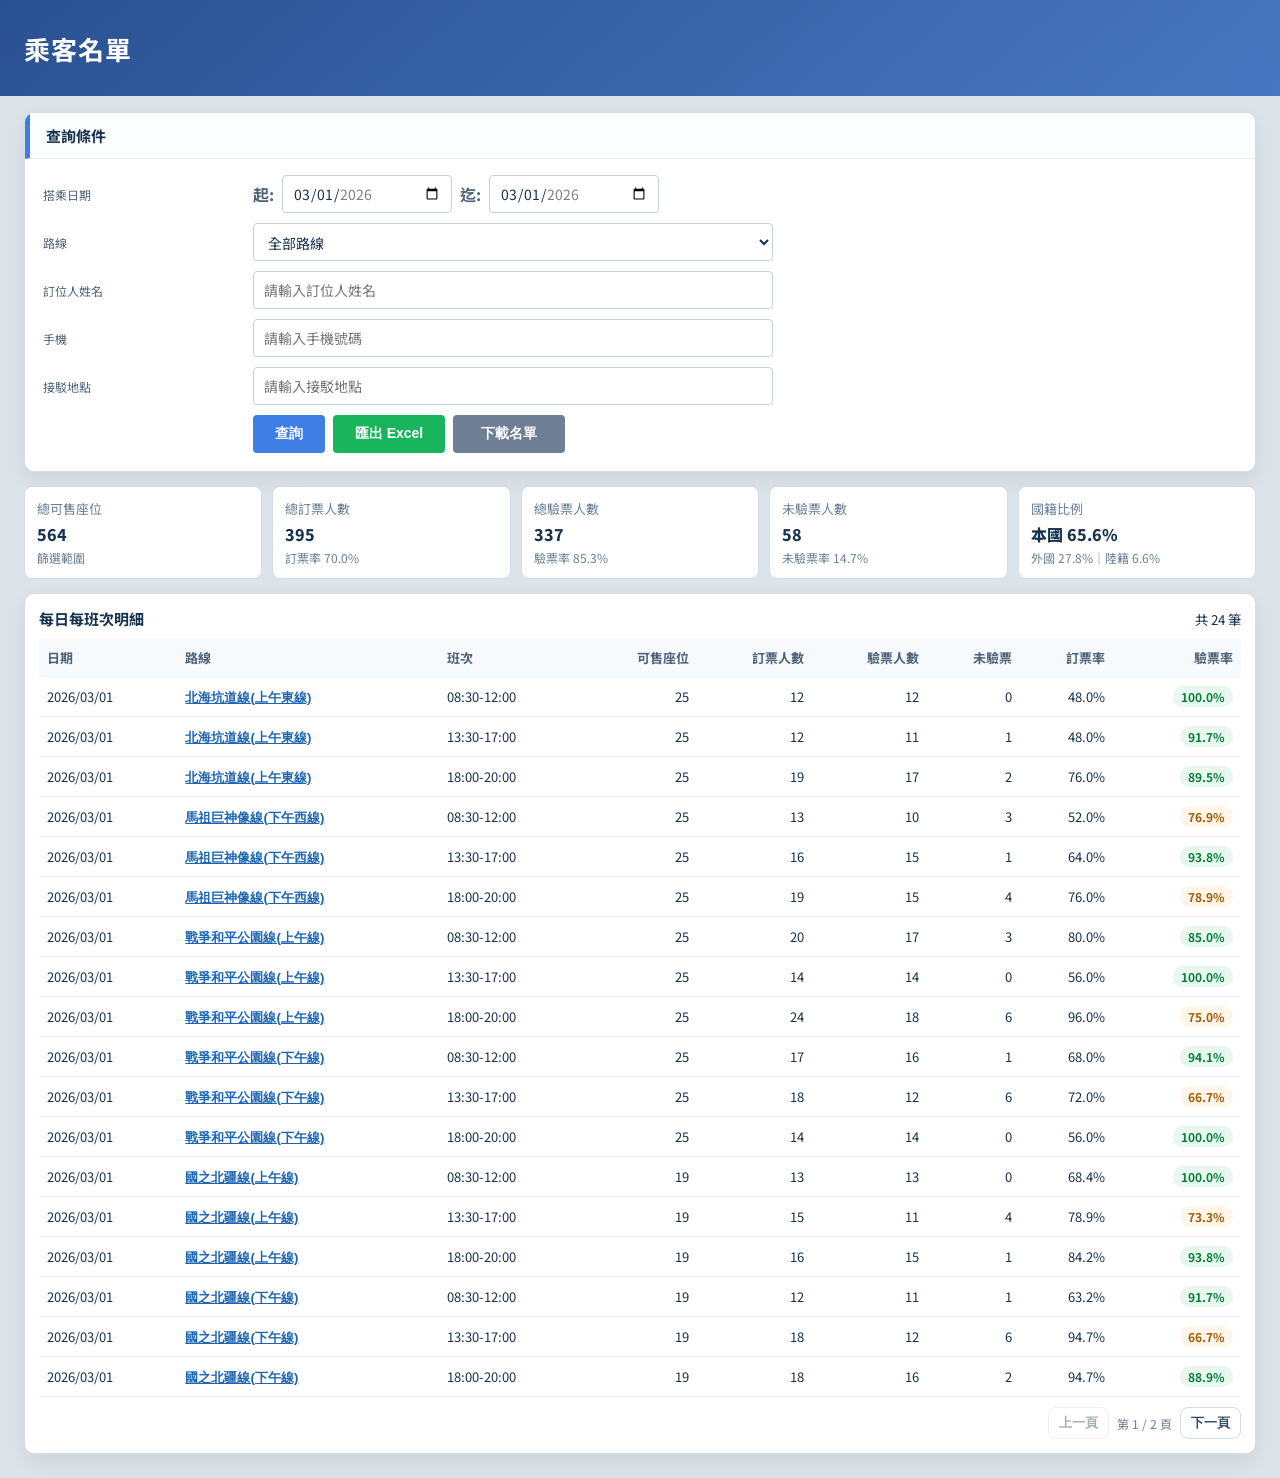
==== index.html @ d5414a48 "Remove seller filter and show seller in check status" ====
<!doctype html>
<html lang="zh-Hant">
  <head>
    <meta charset="UTF-8" />
    <meta name="viewport" content="width=device-width, initial-scale=1.0" />
    <title>每日班次訂票/驗票報表</title>
    <link rel="preconnect" href="https://fonts.googleapis.com" />
    <link rel="preconnect" href="https://fonts.gstatic.com" crossorigin />
    <link href="https://fonts.googleapis.com/css2?family=Noto+Sans+TC:wght@400;500;700;800&display=swap" rel="stylesheet" />
    <link rel="stylesheet" href="./styles.css?v=20260310-5" />
  </head>
  <body>
    <div class="admin-shell">
      <aside class="sidebar">
        <div class="sidebar-head">
          <p class="brand-main">平台管理後台</p>
          <p class="brand-sub">HI! 系統管理員</p>
        </div>
        <nav class="sidebar-nav" aria-label="後台選單">
          <a href="#">公告資訊管理</a>
          <a href="#">商家資訊</a>
          <a href="#">內容管理</a>
          <a href="#">常見問題管理</a>
          <a href="#">路線管理</a>
          <a href="#">檔案下載管理</a>
          <a href="#">訂單歷史資料管理</a>
          <a href="#">下載客戶名單</a>
          <a href="#">帳務資料管理</a>
          <a href="#">意見回饋管理</a>
          <a href="#">帳號權限管理</a>
          <a href="#">現金報表</a>
          <a href="#">變更密碼</a>
          <a href="#">登出</a>
        </nav>
      </aside>

      <div class="workspace">
<section class="hero">
          <h1>乘客名單</h1>
        </section>

        <main class="page">
          <section class="panel filters-card">
            <div class="panel-title">查詢條件</div>
                        <div class="filters">
              <div class="filter-row date-filter-row">
                <span class="filter-label">搭乘日期</span>
                <div class="date-range">
                  <span class="date-mark">起:</span>
                  <input type="date" id="startDateFilter" />
                  <span class="date-mark">迄:</span>
                  <input type="date" id="endDateFilter" />
                </div>
              </div>
              <div class="filter-row">
                <label class="filter-label" for="routeFilter">路線</label>
                <select id="routeFilter"></select>
              </div>
              <div class="filter-row">
                <label class="filter-label" for="nameFilter">訂位人姓名</label>
                <input type="text" id="nameFilter" placeholder="請輸入訂位人姓名" />
              </div>
              <div class="filter-row">
                <label class="filter-label" for="phoneFilter">手機</label>
                <input type="text" id="phoneFilter" placeholder="請輸入手機號碼" />
              </div>
              <div class="filter-row">
                <label class="filter-label" for="pickupFilter">接駁地點</label>
                <input type="text" id="pickupFilter" placeholder="請輸入接駁地點" />
              </div>
              <div class="filter-row action-row">
                <span class="filter-label" aria-hidden="true"></span>
                <div class="filter-actions">
                  <button id="queryBtn" class="btn" type="button">查詢</button>
                  <button id="exportExcelBtn" class="btn btn-secondary" type="button">匯出 Excel</button>
                  <button id="exportDetailBtn" class="btn btn-plain" type="button">下載名單</button>
                </div>
              </div>
            </div>
          </section>

          <section class="kpi-grid" id="kpiGrid"></section>

          <section class="panel table-panel">
            <div class="chart-head">
              <h2>每日每班次明細</h2>
              <small id="rowCount"></small>
            </div>
            <div class="table-wrap">
              <table>
                <thead>
                  <tr>
                    <th>日期</th>
                    <th>路線</th>
                    <th>班次</th>
                    <th>可售座位</th>
                    <th>訂票人數</th>
                    <th>驗票人數</th>
                    <th>未驗票</th>
                    <th>訂票率</th>
                    <th>驗票率</th>
                  </tr>
                </thead>
                <tbody id="reportBody"></tbody>
              </table>
            </div>
            <div class="pager">
              <button id="mainPrevBtn" class="pager-btn">上一頁</button>
              <span id="mainPageInfo">第 1 / 1 頁</span>
              <button id="mainNextBtn" class="pager-btn">下一頁</button>
            </div>
          </section>
        </main>
      </div>
    </div>

    <div id="detailModal" class="modal hidden" role="dialog" aria-modal="true" aria-labelledby="detailTitle">
      <div class="modal-card">
        <header class="modal-head">
          <div>
            <h3 id="detailTitle">路線乘客明細</h3>
            <p id="detailMeta"></p>
          </div>
          <button id="closeDetailBtn" class="modal-close" aria-label="關閉">✕</button>
        </header>
        <div class="table-wrap">
          <table>
            <thead>
              <tr>
                <th>搭乘日期</th>
                <th>班次</th>
                <th>姓名</th>
                <th>訂位代碼</th>
                <th>手機</th>
                <th>國籍</th>
                <th>身分證</th>
                <th>是否接駁</th>
                <th>是否需要英文</th>
                <th>身心障礙人士</th>
                <th>備註</th>
                <th>訂票狀態</th>
                <th>驗票狀態</th>
              </tr>
            </thead>
            <tbody id="detailBody"></tbody>
          </table>
        </div>
        <div class="pager">
          <button id="detailPrevBtn" class="pager-btn">上一頁</button>
          <span id="detailPageInfo">第 1 / 1 頁</span>
          <button id="detailNextBtn" class="pager-btn">下一頁</button>
        </div>
      </div>
    </div>

    <script src="./app.js?v=20260310-12"></script>
  </body>
</html>
---- styles.css ----
:root {
  --bg: #dce3e9;
  --surface: #ffffff;
  --line: #d5dce4;
  --text: #16324f;
  --muted: #6b7f95;
  --brand: #3f7fe5;
  --brand-deep: #2f5ea9;
  --good: #0a7f3f;
  --warn: #a15c07;
}

* {
  box-sizing: border-box;
}

body {
  margin: 0;
  font-family: "Noto Sans TC", sans-serif;
  background: var(--bg);
  color: var(--text);
  overflow-x: hidden;
}

a {
  color: inherit;
  text-decoration: none;
}

.admin-shell {
  min-height: 100vh;
  display: grid;
  grid-template-columns: 1fr;
}

.sidebar {
  display: none;
}

.sidebar-head {
  background: var(--brand);
  color: #fff;
  padding: 12px 12px 10px;
  border-bottom: 1px solid #2d69c6;
}

.brand-main {
  margin: 0;
  font-size: 24px;
  font-weight: 800;
  line-height: 1;
}

.brand-sub {
  margin: 10px 0 0;
  font-size: 15px;
  font-weight: 700;
}

.sidebar-nav {
  overflow: auto;
  padding: 10px 0;
}

.sidebar-nav a {
  display: block;
  padding: 10px 18px;
  color: #3a4f66;
  font-size: 15px;
  border-left: 3px solid transparent;
}

.sidebar-nav a:hover {
  background: #eef3f8;
  border-left-color: var(--brand);
}

.workspace {
  min-width: 0;
  display: flex;
  flex-direction: column;
}

.hero {
  min-height: 96px;
  display: grid;
  align-items: center;
  padding: 18px 24px;
  color: #fff;
  background:
    linear-gradient(140deg, rgba(26, 68, 139, 0.92), rgba(56, 107, 188, 0.9)),
    repeating-linear-gradient(135deg, rgba(255, 255, 255, 0.09) 0 38px, rgba(255, 255, 255, 0.02) 38px 76px);
}

.hero h1 {
  margin: 0;
  font-size: 30px;
  letter-spacing: 1px;
}

.page {
  padding: 16px 24px 24px;
  display: grid;
  gap: 14px;
}

.panel {
  background: var(--surface);
  border: 1px solid var(--line);
  border-radius: 10px;
  box-shadow: 0 8px 20px rgba(36, 56, 78, 0.08);
  min-width: 0;
}

.filters-card {
  padding: 0;
  overflow: hidden;
}

.panel-title {
  padding: 12px 16px;
  font-size: 15px;
  font-weight: 700;
  border-bottom: 1px solid #e8edf2;
  border-left: 5px solid var(--brand);
  background: #fbfdff;
}

.filters {
  display: grid;
  grid-template-columns: 1fr;
  gap: 10px;
  padding: 16px 18px 18px;
  max-width: 860px;
}

.filter-row {
  display: grid;
  grid-template-columns: 200px minmax(0, 1fr);
  gap: 10px;
  align-items: center;
}

.filter-label {
  color: #4f647b;
  font-size: 12px;
}

.filter-row > input[type="text"],
.filter-row > select,
.filter-row > .date-range,
.filter-row > .filter-actions {
  max-width: 520px;
}

.date-range {
  display: grid;
  grid-template-columns: auto 170px auto 170px;
  gap: 8px;
  align-items: center;
  justify-content: flex-start;
}

.date-range input[type="date"] {
  width: 170px;
}

.date-mark {
  color: #4f647b;
  font-weight: 700;
}

select,
input[type="date"],
input[type="text"] {
  border: 1px solid #c6d1dc;
  border-radius: 4px;
  padding: 8px 10px;
  color: var(--text);
  background: #fff;
  font-size: 14px;
  font-family: inherit;
  height: 38px;
}

.filter-actions {
  display: flex;
  gap: 8px;
  flex-wrap: wrap;
  align-items: center;
}

.action-row .filter-actions {
  justify-content: flex-start;
}

.filter-actions .btn {
  min-width: 108px;
  min-height: 38px;
  padding: 8px 14px;
  font-size: 14px;
}

#queryBtn {
  min-width: 72px;
}

#exportExcelBtn,
#exportDetailBtn {
  min-width: 112px;
}

.btn {
  border: 0;
  border-radius: 4px;
  padding: 10px 18px;
  min-height: 42px;
  background: var(--brand);
  color: #fff;
  font-weight: 700;
  font-size: 16px;
  cursor: pointer;
}

.btn-secondary {
  background: #19b55d;
}

.btn-plain {
  background: #6f7f95;
}

.kpi-grid {
  display: grid;
  grid-template-columns: repeat(5, minmax(0, 1fr));
  gap: 10px;
}

.kpi {
  background: var(--surface);
  border: 1px solid var(--line);
  border-radius: 8px;
  padding: 12px;
}

.kpi .name {
  color: var(--muted);
  font-size: 13px;
  margin: 0;
}

.kpi .value {
  margin: 4px 0 0;
  font-size: 16px;
  font-weight: 800;
}

.kpi .sub {
  margin: 3px 0 0;
  font-size: 12px;
  color: var(--muted);
}

.table-panel {
  padding: 14px;
  min-width: 0;
}

.chart-head {
  display: flex;
  justify-content: space-between;
  align-items: baseline;
}

.chart-head h2 {
  margin: 0 0 10px;
  font-size: 15px;
}

.table-wrap {
  overflow: auto;
  min-width: 0;
}

table {
  width: 100%;
  border-collapse: collapse;
  min-width: 920px;
}

th,
td {
  padding: 9px 8px;
  border-bottom: 1px solid #edf2f7;
  text-align: right;
  font-size: 13px;
  white-space: nowrap;
}

th {
  color: #4e627a;
  font-weight: 700;
  background: #f7fafc;
}

th:nth-child(1),
th:nth-child(2),
th:nth-child(3),
td:nth-child(1),
td:nth-child(2),
td:nth-child(3) {
  text-align: left;
}

.pill {
  display: inline-block;
  border-radius: 999px;
  padding: 2px 8px;
  font-weight: 700;
  font-size: 12px;
}

.pill.good {
  background: #e8f8ef;
  color: var(--good);
}

.pill.warn {
  background: #fff5e8;
  color: var(--warn);
}

.route-link {
  border: 0;
  background: transparent;
  color: #1e66b3;
  font-weight: 700;
  cursor: pointer;
  text-decoration: underline;
  padding: 0;
}

.modal {
  position: fixed;
  inset: 0;
  background: rgba(16, 42, 67, 0.35);
  display: grid;
  place-items: center;
  padding: 16px;
  z-index: 30;
}

.modal.hidden {
  display: none;
}

.modal-card {
  width: min(1100px, 96vw);
  max-height: 88vh;
  background: #fff;
  border-radius: 14px;
  border: 1px solid var(--line);
  padding: 14px;
  overflow: auto;
}

.modal-head {
  display: flex;
  justify-content: space-between;
  align-items: flex-start;
  gap: 10px;
}

.modal-head h3 {
  margin: 0;
  font-size: 15px;
}

.modal-head p {
  margin: 4px 0 0;
  font-size: 12px;
  color: var(--muted);
}

.modal-close {
  border: 0;
  border-radius: 10px;
  width: 34px;
  height: 34px;
  background: #eef2f7;
  color: #486581;
  cursor: pointer;
}

#detailModal .table-wrap {
  overflow: visible;
}

#detailModal table {
  min-width: 100%;
  table-layout: auto;
}

#detailModal th,
#detailModal td {
  white-space: nowrap;
  word-break: keep-all;
  overflow-wrap: normal;
  font-size: 12px;
  padding: 8px 5px;
}

#detailModal th:nth-child(-n+7),
#detailModal td:nth-child(-n+7),
#detailModal th:nth-child(11),
#detailModal td:nth-child(11),
#detailModal td.check-status-cell {
  text-align: left;
}

#detailModal td.detail-note,
#detailModal th:nth-child(11),
#detailModal td:nth-child(11) {
  white-space: normal;
  word-break: break-word;
  overflow-wrap: anywhere;
  min-width: 260px;
  max-width: 360px;
}

#detailModal .seller-inline {
  margin-left: 4px;
  color: #486581;
  font-weight: 600;
}

#detailModal .modal-card {
  width: min(1500px, 98vw);
}

.pager {
  display: flex;
  justify-content: flex-end;
  align-items: center;
  gap: 8px;
  margin-top: 10px;
  color: var(--muted);
  font-size: 12px;
}

.pager-btn {
  border: 1px solid var(--line);
  border-radius: 8px;
  padding: 6px 10px;
  background: #fff;
  color: #334e68;
  font-weight: 700;
  cursor: pointer;
}

.pager-btn:disabled {
  opacity: 0.45;
  cursor: not-allowed;
}

@media (max-width: 1500px) {
  .admin-shell {
    grid-template-columns: 1fr;
  }

  .hero h1 {
    font-size: 26px;
  }
}

@media (max-width: 1100px) {
  .admin-shell {
    grid-template-columns: 1fr;
  }

  .sidebar {
    display: none;
  }

  .page {
    padding: 14px;
  }

  .hero {
    padding: 14px;
  }

  .kpi-grid {
    grid-template-columns: 1fr 1fr;
  }
}

@media (max-width: 900px) {
  .page {
    padding: 10px;
    gap: 10px;
  }

  .hero {
    min-height: 76px;
    padding: 12px 10px;
  }

  .hero h1 {
    font-size: 20px;
  }

  .panel-title {
    font-size: 14px;
    padding: 10px 12px;
  }

  .filters {
    gap: 10px;
    padding: 12px;
  }

  .filter-row {
    grid-template-columns: 1fr;
    align-items: stretch;
    gap: 6px;
  }

  .date-range {
    grid-template-columns: auto minmax(0, 1fr);
    row-gap: 8px;
  }

  .filter-actions {
    flex-direction: column;
    align-items: stretch;
  }

  .filter-actions .btn {
    width: 100%;
  }

  .kpi-grid {
    grid-template-columns: 1fr;
  }

  .table-panel {
    padding: 10px;
  }

  .table-wrap {
    overflow: auto;
  }

  table {
    min-width: 700px;
  }

  .modal {
    padding: 0;
  }

  #detailModal .modal-card {
    width: 100vw;
    max-height: 100vh;
    border-radius: 0;
    padding: 10px;
  }

  #detailModal .table-wrap {
    overflow: auto;
  }

  #detailModal table {
    min-width: 860px;
  }
}

@media (max-width: 700px) {
  .btn {
    font-size: 13px;
    min-height: 36px;
    padding: 8px 12px;
  }

  select,
  input[type="date"],
  input[type="text"] {
    height: 36px;
    font-size: 13px;
    padding: 8px 10px;
  }
}
@media (max-width: 480px) {
  .page {
    padding: 8px;
    gap: 8px;
  }

  .hero {
    min-height: 64px;
    padding: 10px 8px;
  }

  .hero h1 {
    font-size: 18px;
  }

  .panel-title {
    font-size: 13px;
    padding: 8px 10px;
  }

  .filters {
    padding: 10px;
    gap: 8px;
  }

  .filter-label {
    font-size: 12px;
  }

  .table-panel {
    padding: 8px;
  }

  table {
    min-width: 620px;
  }

  th,
  td {
    font-size: 12px;
    padding: 7px 6px;
  }

  .pager {
    flex-wrap: wrap;
    justify-content: flex-start;
  }
}
/* Mobile Hotfix: prevent overflow and improve small-screen controls */
html,
body {
  max-width: 100%;
}

.workspace,
.page,
.filters-card,
.filters,
.filter-row,
.table-panel,
.table-wrap {
  min-width: 0;
  max-width: 100%;
}

.table-panel {
  overflow: hidden;
}

.table-wrap {
  width: 100%;
  overflow-x: auto;
}

.filter-actions {
  width: 100%;
}

.filter-actions .btn {
  max-width: 100%;
}

@media (max-width: 900px) {
  .filter-actions {
    display: grid;
    grid-template-columns: 1fr;
    gap: 6px;
  }

  .filter-actions .btn {
    width: 100%;
    min-height: 36px;
    font-size: 13px;
  }
}

@media (max-width: 480px) {
  .filter-actions .btn {
    min-height: 34px;
    font-size: 12px;
    padding: 7px 10px;
  }

  .filter-label {
    font-size: 11px;
  }
}
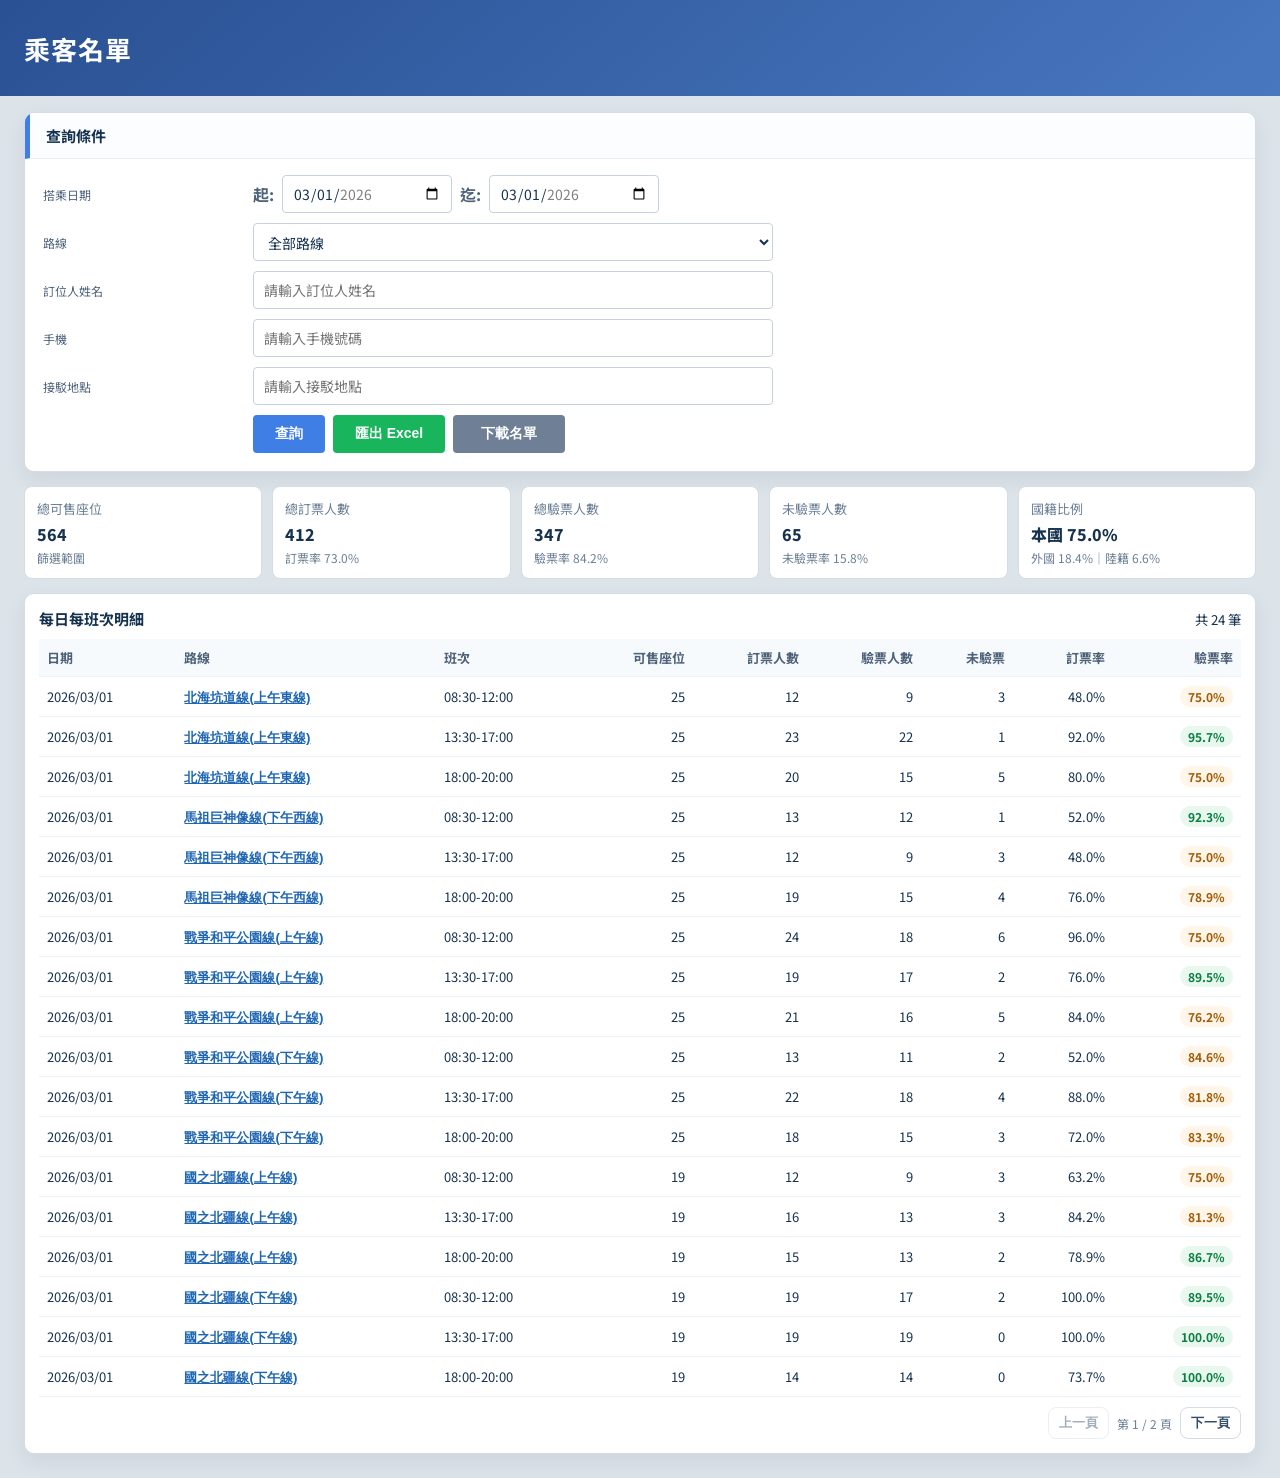
==== commit 05c09673: "Show seller as separate detail column and keep note wrapping" ====
--- a/index.html
+++ b/index.html
@@ -130,6 +130,7 @@
                 <th>搭乘日期</th>
                 <th>班次</th>
                 <th>姓名</th>
+                <th>售票員</th>
                 <th>訂位代碼</th>
                 <th>手機</th>
                 <th>國籍</th>
@@ -153,6 +154,6 @@
       </div>
     </div>
 
-    <script src="./app.js?v=20260310-12"></script>
+    <script src="./app.js?v=20260310-13"></script>
   </body>
 </html>
--- a/styles.css
+++ b/styles.css
@@ -410,28 +410,22 @@
   padding: 8px 5px;
 }
 
-#detailModal th:nth-child(-n+7),
-#detailModal td:nth-child(-n+7),
-#detailModal th:nth-child(11),
-#detailModal td:nth-child(11),
+#detailModal th:nth-child(-n+8),
+#detailModal td:nth-child(-n+8),
+#detailModal th:nth-child(12),
+#detailModal td:nth-child(12),
 #detailModal td.check-status-cell {
   text-align: left;
 }
 
 #detailModal td.detail-note,
-#detailModal th:nth-child(11),
-#detailModal td:nth-child(11) {
+#detailModal th:nth-child(12),
+#detailModal td:nth-child(12) {
   white-space: normal;
   word-break: break-word;
   overflow-wrap: anywhere;
   min-width: 260px;
   max-width: 360px;
-}
-
-#detailModal .seller-inline {
-  margin-left: 4px;
-  color: #486581;
-  font-weight: 600;
 }
 
 #detailModal .modal-card {
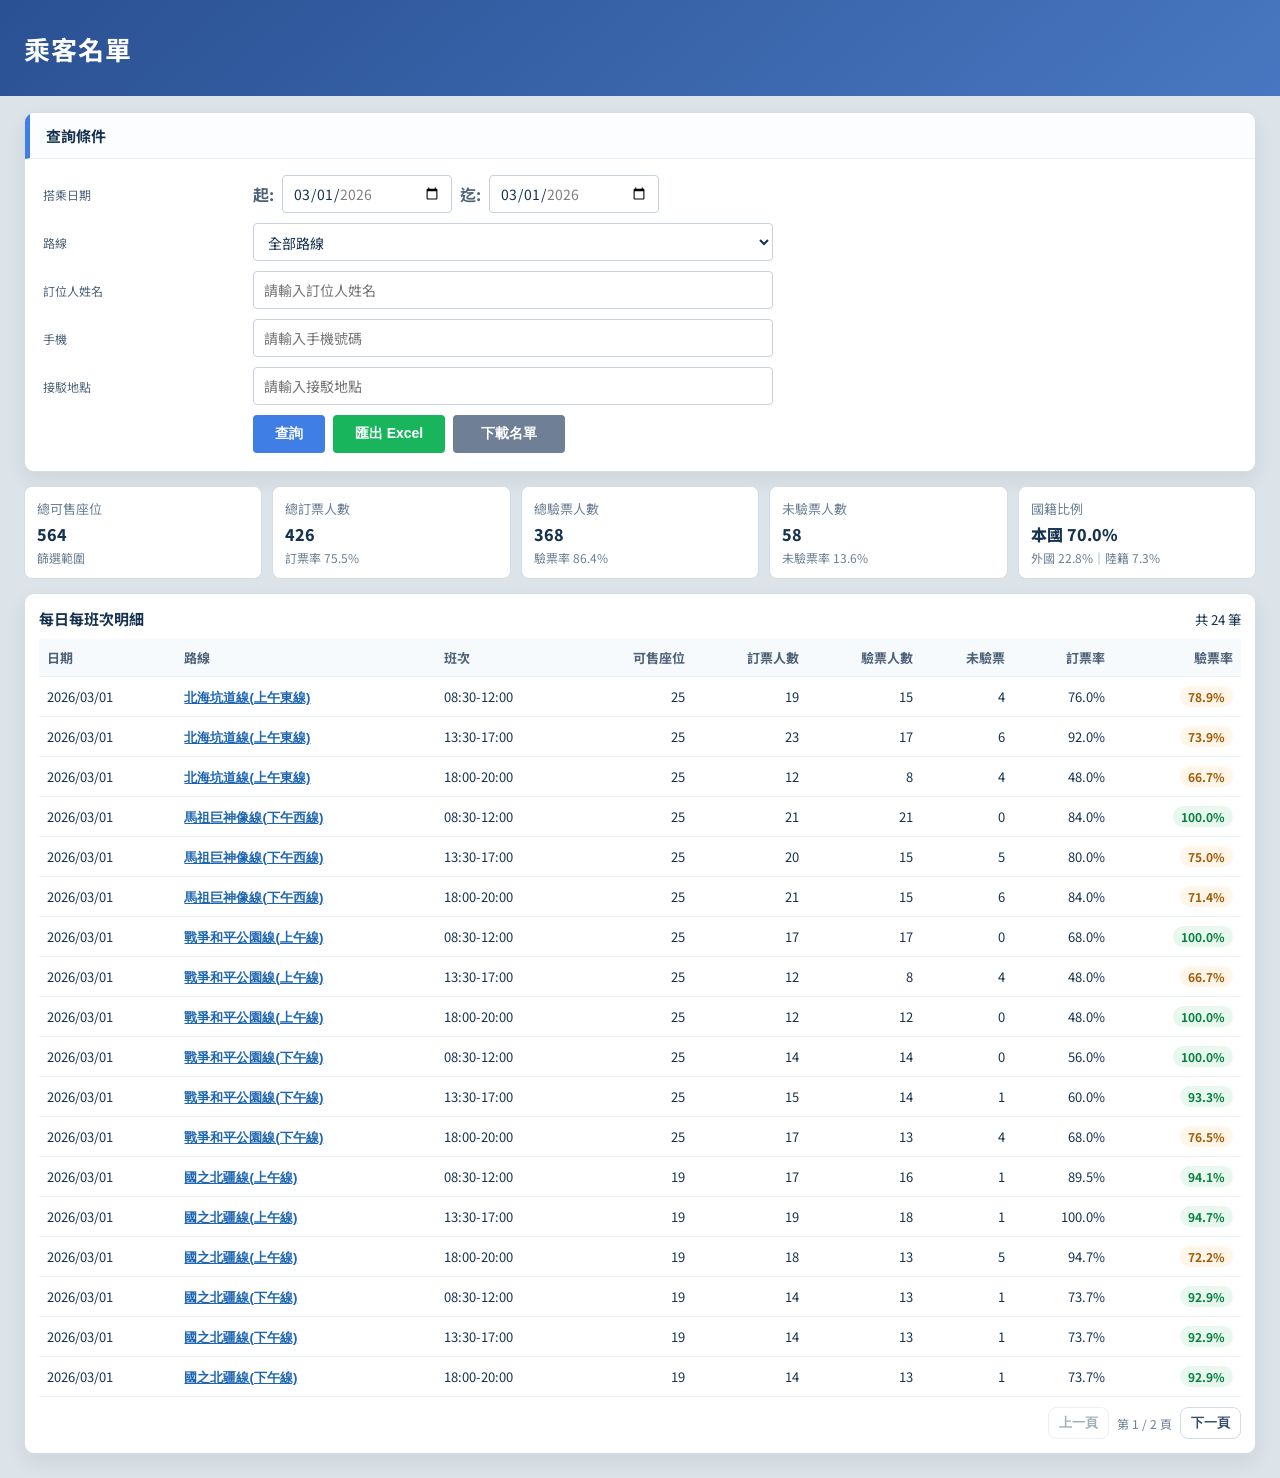
==== commit 01a8ef42: "Use vertical-only scrolling in detail modal and fix column layout" ====
--- a/index.html
+++ b/index.html
@@ -7,7 +7,7 @@
     <link rel="preconnect" href="https://fonts.googleapis.com" />
     <link rel="preconnect" href="https://fonts.gstatic.com" crossorigin />
     <link href="https://fonts.googleapis.com/css2?family=Noto+Sans+TC:wght@400;500;700;800&display=swap" rel="stylesheet" />
-    <link rel="stylesheet" href="./styles.css?v=20260310-5" />
+    <link rel="stylesheet" href="./styles.css?v=20260310-6" />
   </head>
   <body>
     <div class="admin-shell">
--- a/styles.css
+++ b/styles.css
@@ -397,26 +397,82 @@
 }
 
 #detailModal table {
-  min-width: 100%;
-  table-layout: auto;
+  width: 100%;
+  table-layout: fixed;
 }
 
 #detailModal th,
 #detailModal td {
+  white-space: normal;
+  word-break: break-word;
+  overflow-wrap: anywhere;
+  font-size: 12px;
+  padding: 8px 4px;
+  vertical-align: top;
+}
+
+#detailModal th:nth-child(1),
+#detailModal td:nth-child(1),
+#detailModal th:nth-child(2),
+#detailModal td:nth-child(2),
+#detailModal th:nth-child(3),
+#detailModal td:nth-child(3),
+#detailModal th:nth-child(4),
+#detailModal td:nth-child(4),
+#detailModal th:nth-child(5),
+#detailModal td:nth-child(5),
+#detailModal th:nth-child(6),
+#detailModal td:nth-child(6),
+#detailModal th:nth-child(7),
+#detailModal td:nth-child(7),
+#detailModal th:nth-child(8),
+#detailModal td:nth-child(8),
+#detailModal th:nth-child(9),
+#detailModal td:nth-child(9),
+#detailModal th:nth-child(10),
+#detailModal td:nth-child(10),
+#detailModal th:nth-child(11),
+#detailModal td:nth-child(11),
+#detailModal th:nth-child(13),
+#detailModal td:nth-child(13),
+#detailModal th:nth-child(14),
+#detailModal td:nth-child(14),
+#detailModal td.check-status-cell {
   white-space: nowrap;
   word-break: keep-all;
   overflow-wrap: normal;
-  font-size: 12px;
-  padding: 8px 5px;
-}
-
-#detailModal th:nth-child(-n+8),
-#detailModal td:nth-child(-n+8),
+  text-align: left;
+  vertical-align: middle;
+}
+
+#detailModal th:nth-child(1),
+#detailModal td:nth-child(1) { width: 8%; }
+#detailModal th:nth-child(2),
+#detailModal td:nth-child(2) { width: 7%; }
+#detailModal th:nth-child(3),
+#detailModal td:nth-child(3) { width: 5%; }
+#detailModal th:nth-child(4),
+#detailModal td:nth-child(4) { width: 4%; }
+#detailModal th:nth-child(5),
+#detailModal td:nth-child(5) { width: 6%; }
+#detailModal th:nth-child(6),
+#detailModal td:nth-child(6) { width: 6%; }
+#detailModal th:nth-child(7),
+#detailModal td:nth-child(7) { width: 3%; }
+#detailModal th:nth-child(8),
+#detailModal td:nth-child(8) { width: 6%; }
+#detailModal th:nth-child(9),
+#detailModal td:nth-child(9) { width: 4%; }
+#detailModal th:nth-child(10),
+#detailModal td:nth-child(10) { width: 5%; }
+#detailModal th:nth-child(11),
+#detailModal td:nth-child(11) { width: 5%; }
 #detailModal th:nth-child(12),
-#detailModal td:nth-child(12),
-#detailModal td.check-status-cell {
-  text-align: left;
-}
+#detailModal td:nth-child(12) { width: 28%; }
+#detailModal th:nth-child(13),
+#detailModal td:nth-child(13) { width: 5%; }
+#detailModal th:nth-child(14),
+#detailModal td:nth-child(14) { width: 6%; }
 
 #detailModal td.detail-note,
 #detailModal th:nth-child(12),
@@ -424,12 +480,14 @@
   white-space: normal;
   word-break: break-word;
   overflow-wrap: anywhere;
-  min-width: 260px;
-  max-width: 360px;
+  min-width: 0;
+  max-width: none;
 }
 
 #detailModal .modal-card {
   width: min(1500px, 98vw);
+  overflow-y: auto;
+  overflow-x: hidden;
 }
 
 .pager {
@@ -560,13 +618,12 @@
     border-radius: 0;
     padding: 10px;
   }
-
   #detailModal .table-wrap {
-    overflow: auto;
-  }
-
+    overflow: visible;
+  }
   #detailModal table {
-    min-width: 860px;
+    width: 100%;
+    min-width: 0;
   }
 }
 
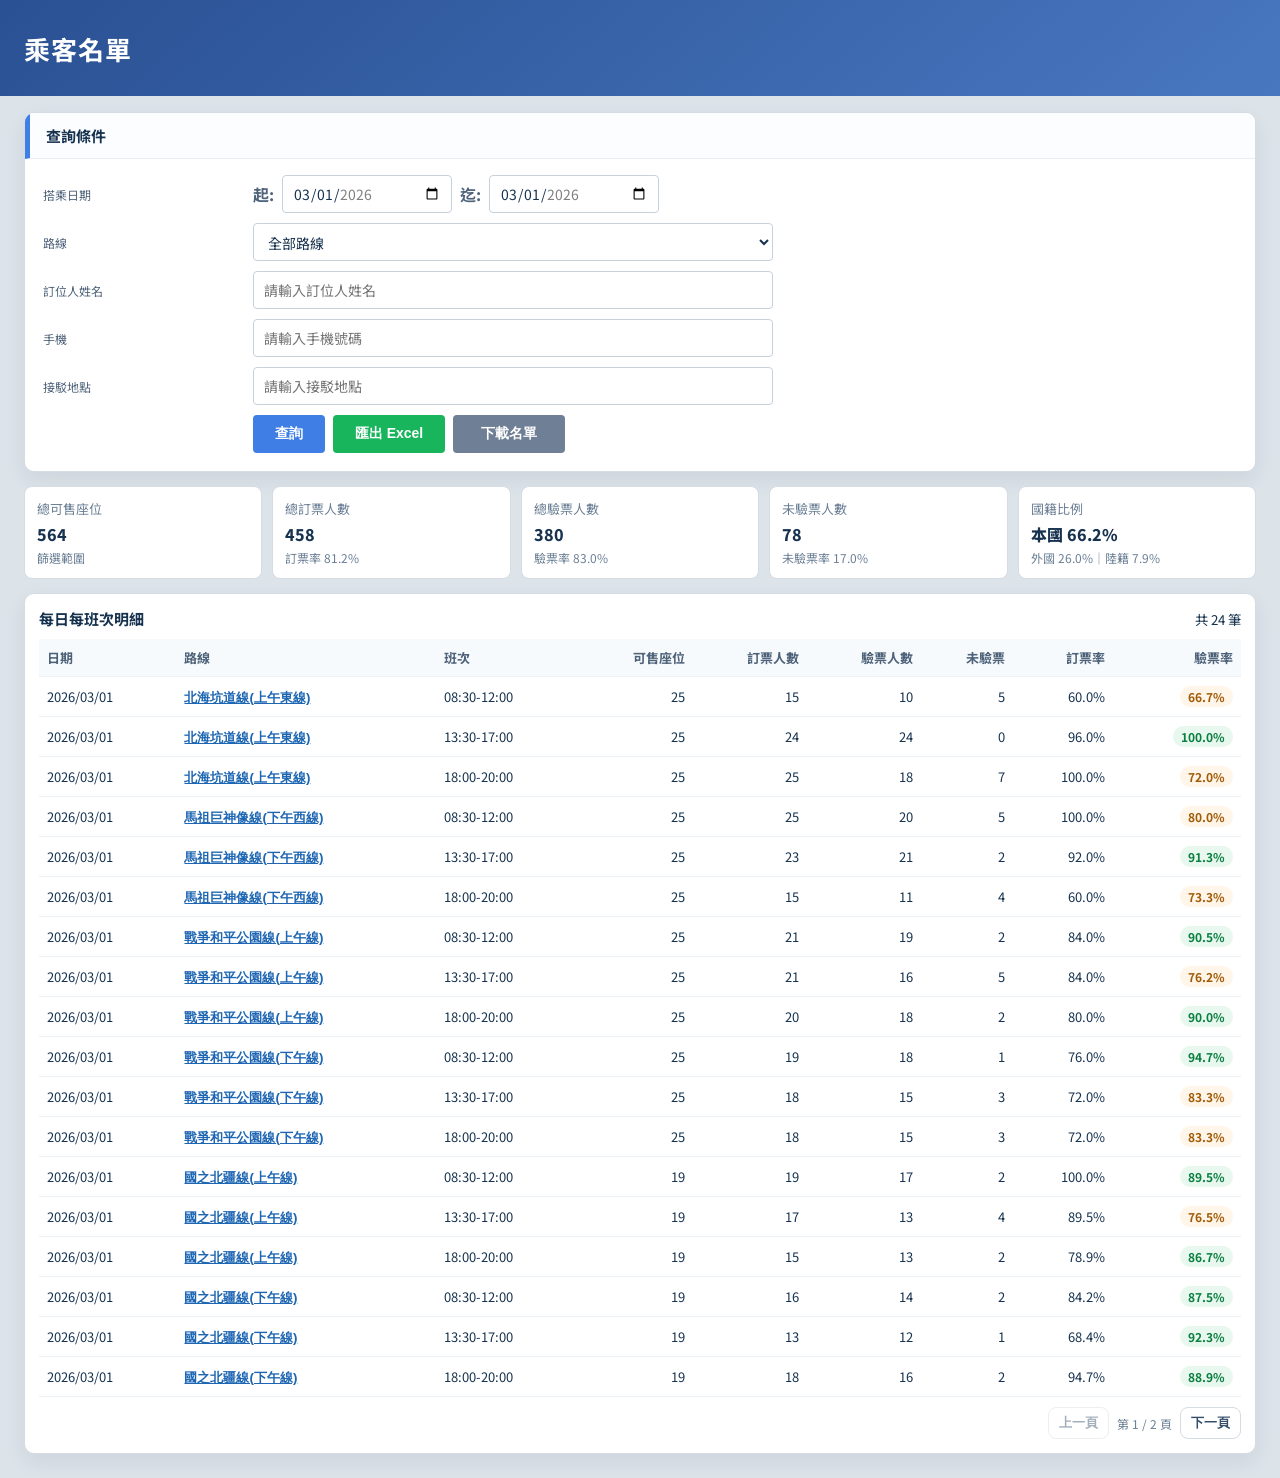
==== commit aadb6d3d: "Reorder detail columns to booked, checked, seller" ====
--- a/index.html
+++ b/index.html
@@ -130,7 +130,6 @@
                 <th>搭乘日期</th>
                 <th>班次</th>
                 <th>姓名</th>
-                <th>售票員</th>
                 <th>訂位代碼</th>
                 <th>手機</th>
                 <th>國籍</th>
@@ -141,6 +140,7 @@
                 <th>備註</th>
                 <th>訂票狀態</th>
                 <th>驗票狀態</th>
+                <th>售票員</th>
               </tr>
             </thead>
             <tbody id="detailBody"></tbody>
@@ -154,6 +154,6 @@
       </div>
     </div>
 
-    <script src="./app.js?v=20260310-13"></script>
+    <script src="./app.js?v=20260310-14"></script>
   </body>
 </html>
--- a/styles.css
+++ b/styles.css
@@ -431,8 +431,8 @@
 #detailModal td:nth-child(9),
 #detailModal th:nth-child(10),
 #detailModal td:nth-child(10),
-#detailModal th:nth-child(11),
-#detailModal td:nth-child(11),
+#detailModal th:nth-child(12),
+#detailModal td:nth-child(12),
 #detailModal th:nth-child(13),
 #detailModal td:nth-child(13),
 #detailModal th:nth-child(14),
@@ -452,31 +452,31 @@
 #detailModal th:nth-child(3),
 #detailModal td:nth-child(3) { width: 5%; }
 #detailModal th:nth-child(4),
-#detailModal td:nth-child(4) { width: 4%; }
+#detailModal td:nth-child(4) { width: 6%; }
 #detailModal th:nth-child(5),
 #detailModal td:nth-child(5) { width: 6%; }
 #detailModal th:nth-child(6),
-#detailModal td:nth-child(6) { width: 6%; }
+#detailModal td:nth-child(6) { width: 3%; }
 #detailModal th:nth-child(7),
-#detailModal td:nth-child(7) { width: 3%; }
+#detailModal td:nth-child(7) { width: 6%; }
 #detailModal th:nth-child(8),
-#detailModal td:nth-child(8) { width: 6%; }
+#detailModal td:nth-child(8) { width: 4%; }
 #detailModal th:nth-child(9),
-#detailModal td:nth-child(9) { width: 4%; }
+#detailModal td:nth-child(9) { width: 5%; }
 #detailModal th:nth-child(10),
 #detailModal td:nth-child(10) { width: 5%; }
 #detailModal th:nth-child(11),
-#detailModal td:nth-child(11) { width: 5%; }
+#detailModal td:nth-child(11) { width: 28%; }
 #detailModal th:nth-child(12),
-#detailModal td:nth-child(12) { width: 28%; }
+#detailModal td:nth-child(12) { width: 5%; }
 #detailModal th:nth-child(13),
-#detailModal td:nth-child(13) { width: 5%; }
+#detailModal td:nth-child(13) { width: 6%; }
 #detailModal th:nth-child(14),
-#detailModal td:nth-child(14) { width: 6%; }
+#detailModal td:nth-child(14) { width: 4%; }
 
 #detailModal td.detail-note,
-#detailModal th:nth-child(12),
-#detailModal td:nth-child(12) {
+#detailModal th:nth-child(11),
+#detailModal td:nth-child(11) {
   white-space: normal;
   word-break: break-word;
   overflow-wrap: anywhere;
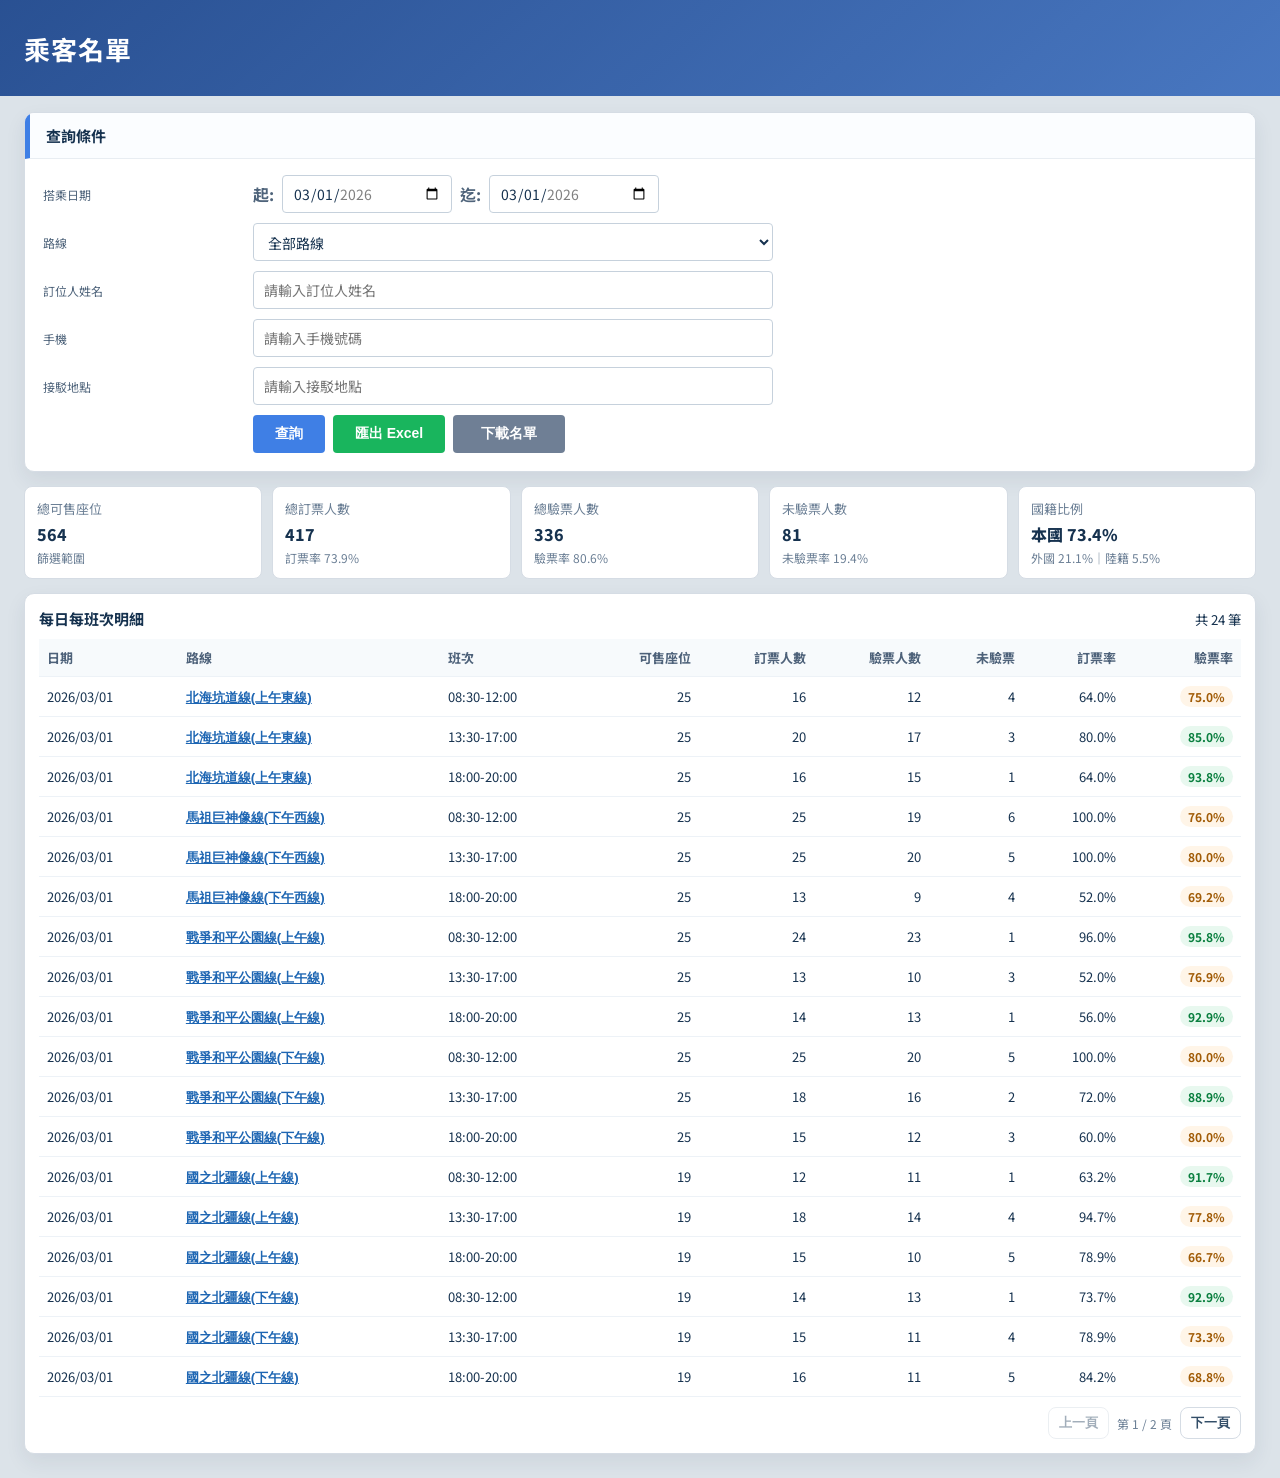
==== commit f56a678a: "Improve detail header spacing for status-related columns" ====
--- a/index.html
+++ b/index.html
@@ -7,7 +7,7 @@
     <link rel="preconnect" href="https://fonts.googleapis.com" />
     <link rel="preconnect" href="https://fonts.gstatic.com" crossorigin />
     <link href="https://fonts.googleapis.com/css2?family=Noto+Sans+TC:wght@400;500;700;800&display=swap" rel="stylesheet" />
-    <link rel="stylesheet" href="./styles.css?v=20260310-6" />
+    <link rel="stylesheet" href="./styles.css?v=20260310-7" />
   </head>
   <body>
     <div class="admin-shell">
--- a/styles.css
+++ b/styles.css
@@ -445,10 +445,27 @@
   vertical-align: middle;
 }
 
+#detailModal th,
+#detailModal td {
+  border-right: 1px solid #edf2f7;
+}
+
+#detailModal th:last-child,
+#detailModal td:last-child {
+  border-right: 0;
+}
+
+#detailModal th:nth-child(8),
+#detailModal th:nth-child(9),
+#detailModal th:nth-child(10) {
+  white-space: normal;
+  line-height: 1.25;
+}
+
 #detailModal th:nth-child(1),
-#detailModal td:nth-child(1) { width: 8%; }
+#detailModal td:nth-child(1) { width: 7%; }
 #detailModal th:nth-child(2),
-#detailModal td:nth-child(2) { width: 7%; }
+#detailModal td:nth-child(2) { width: 6%; }
 #detailModal th:nth-child(3),
 #detailModal td:nth-child(3) { width: 5%; }
 #detailModal th:nth-child(4),
@@ -456,23 +473,23 @@
 #detailModal th:nth-child(5),
 #detailModal td:nth-child(5) { width: 6%; }
 #detailModal th:nth-child(6),
-#detailModal td:nth-child(6) { width: 3%; }
+#detailModal td:nth-child(6) { width: 4%; }
 #detailModal th:nth-child(7),
-#detailModal td:nth-child(7) { width: 6%; }
+#detailModal td:nth-child(7) { width: 5%; }
 #detailModal th:nth-child(8),
-#detailModal td:nth-child(8) { width: 4%; }
+#detailModal td:nth-child(8) { width: 6%; }
 #detailModal th:nth-child(9),
-#detailModal td:nth-child(9) { width: 5%; }
+#detailModal td:nth-child(9) { width: 8%; }
 #detailModal th:nth-child(10),
-#detailModal td:nth-child(10) { width: 5%; }
+#detailModal td:nth-child(10) { width: 8%; }
 #detailModal th:nth-child(11),
-#detailModal td:nth-child(11) { width: 28%; }
+#detailModal td:nth-child(11) { width: 22%; }
 #detailModal th:nth-child(12),
 #detailModal td:nth-child(12) { width: 5%; }
 #detailModal th:nth-child(13),
 #detailModal td:nth-child(13) { width: 6%; }
 #detailModal th:nth-child(14),
-#detailModal td:nth-child(14) { width: 4%; }
+#detailModal td:nth-child(14) { width: 6%; }
 
 #detailModal td.detail-note,
 #detailModal th:nth-child(11),
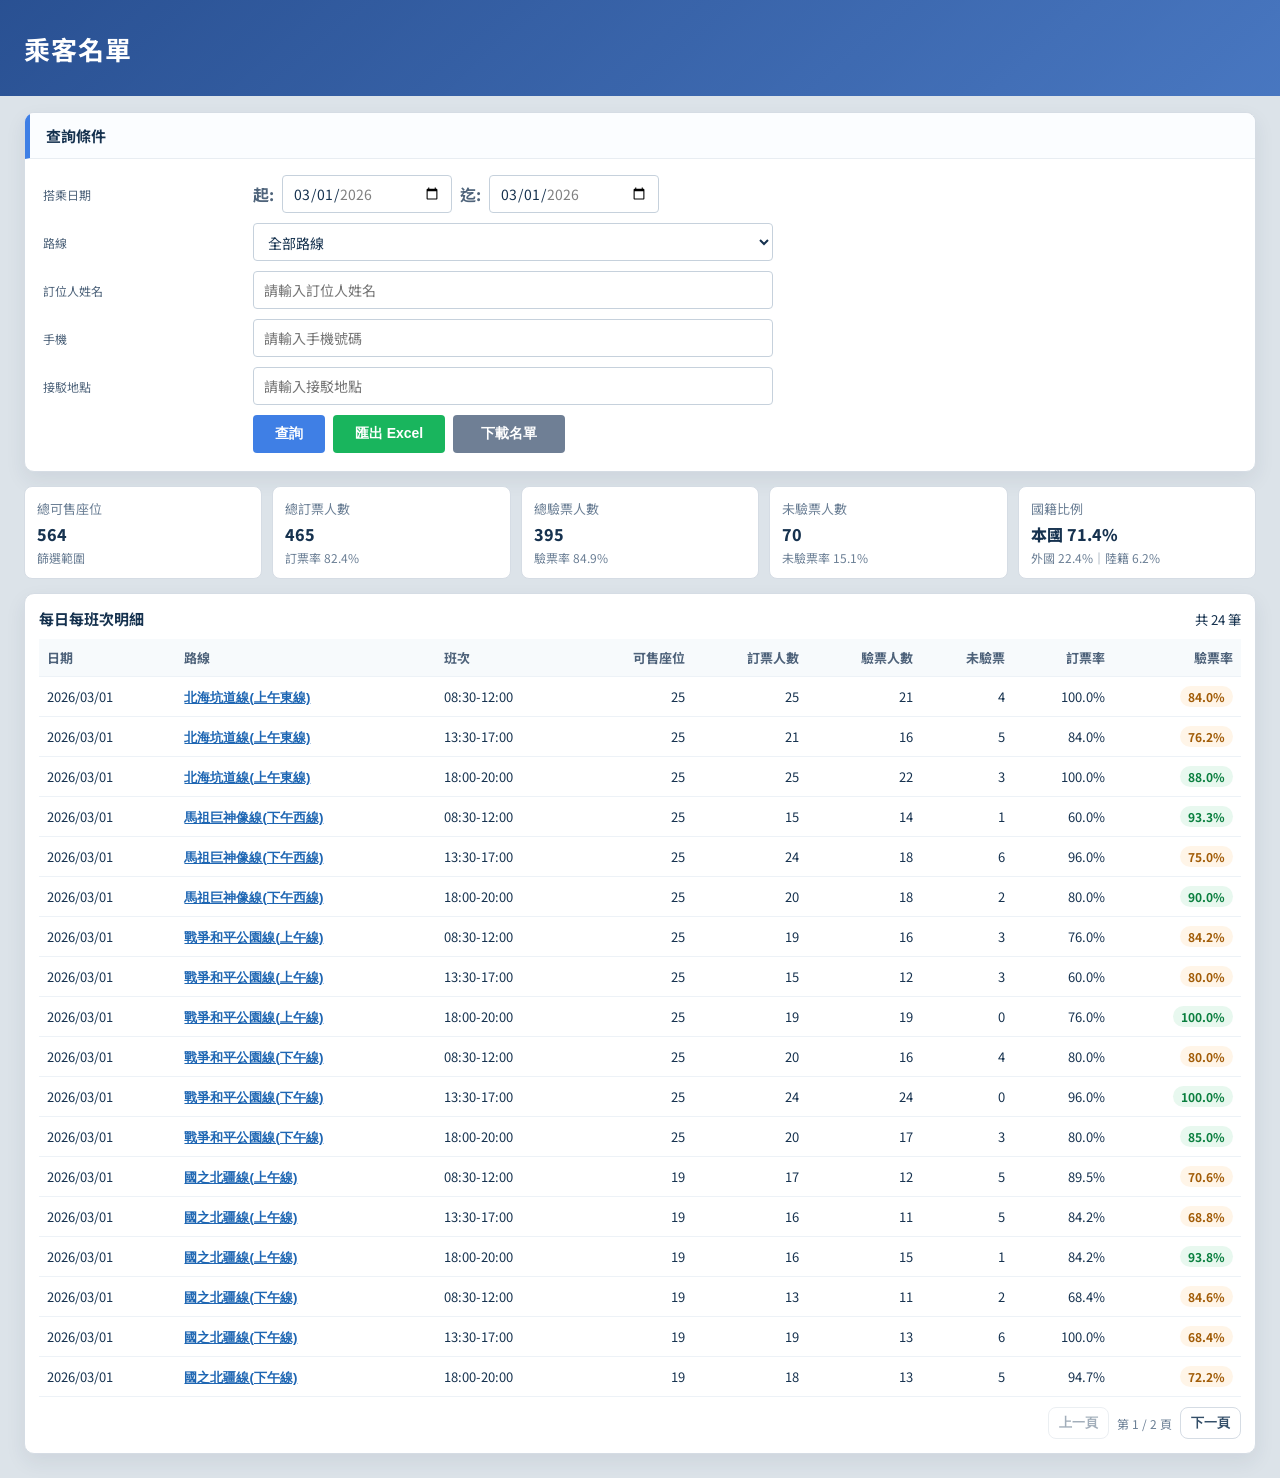
==== commit 316c8ccd: "Remove detail column borders and prevent cell text overlap" ====
--- a/index.html
+++ b/index.html
@@ -7,7 +7,7 @@
     <link rel="preconnect" href="https://fonts.googleapis.com" />
     <link rel="preconnect" href="https://fonts.gstatic.com" crossorigin />
     <link href="https://fonts.googleapis.com/css2?family=Noto+Sans+TC:wght@400;500;700;800&display=swap" rel="stylesheet" />
-    <link rel="stylesheet" href="./styles.css?v=20260310-7" />
+    <link rel="stylesheet" href="./styles.css?v=20260310-8" />
   </head>
   <body>
     <div class="admin-shell">
--- a/styles.css
+++ b/styles.css
@@ -445,21 +445,22 @@
   vertical-align: middle;
 }
 
-#detailModal th,
-#detailModal td {
-  border-right: 1px solid #edf2f7;
-}
-
-#detailModal th:last-child,
-#detailModal td:last-child {
-  border-right: 0;
-}
-
 #detailModal th:nth-child(8),
 #detailModal th:nth-child(9),
 #detailModal th:nth-child(10) {
   white-space: normal;
   line-height: 1.25;
+}
+
+#detailModal td {
+  overflow: hidden;
+  text-overflow: ellipsis;
+}
+
+#detailModal td.detail-note,
+#detailModal td.check-status-cell {
+  overflow: visible;
+  text-overflow: clip;
 }
 
 #detailModal th:nth-child(1),
@@ -475,7 +476,7 @@
 #detailModal th:nth-child(6),
 #detailModal td:nth-child(6) { width: 4%; }
 #detailModal th:nth-child(7),
-#detailModal td:nth-child(7) { width: 5%; }
+#detailModal td:nth-child(7) { width: 7%; }
 #detailModal th:nth-child(8),
 #detailModal td:nth-child(8) { width: 6%; }
 #detailModal th:nth-child(9),
@@ -483,7 +484,7 @@
 #detailModal th:nth-child(10),
 #detailModal td:nth-child(10) { width: 8%; }
 #detailModal th:nth-child(11),
-#detailModal td:nth-child(11) { width: 22%; }
+#detailModal td:nth-child(11) { width: 20%; }
 #detailModal th:nth-child(12),
 #detailModal td:nth-child(12) { width: 5%; }
 #detailModal th:nth-child(13),
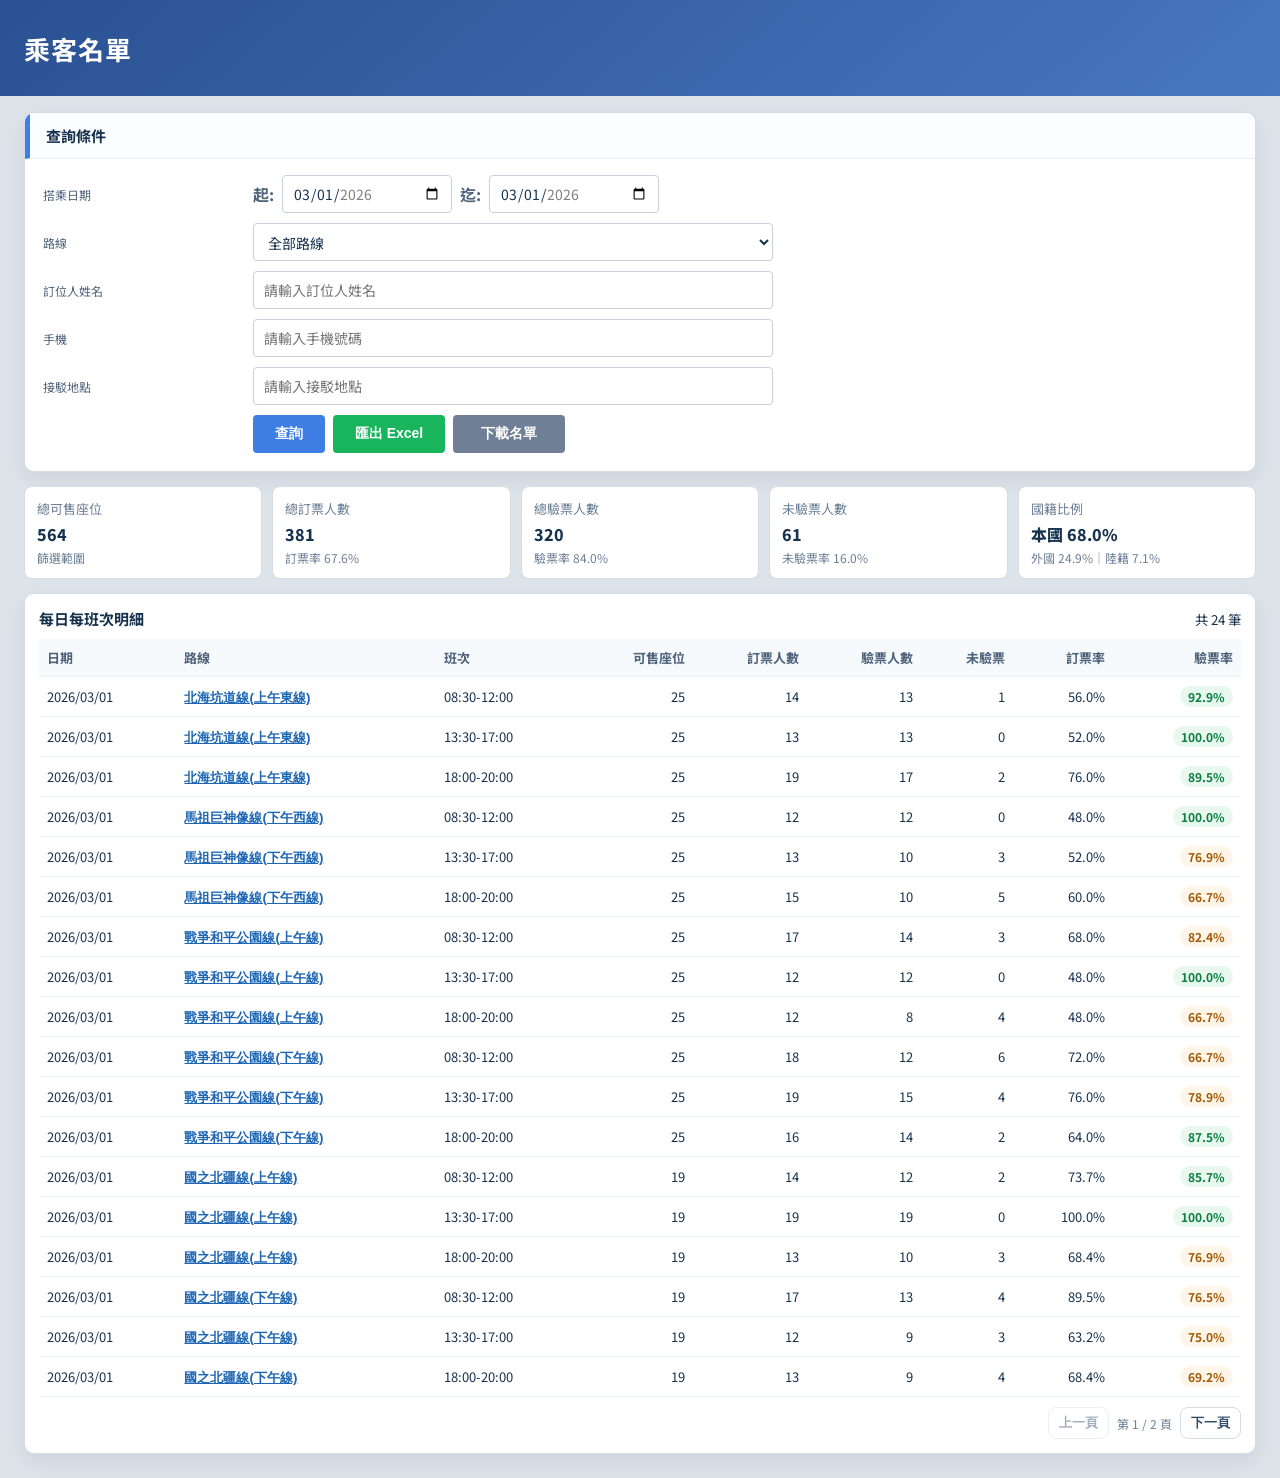
==== commit 7ead9903: "Use mobile stacked detail layout to show full fields" ====
--- a/index.html
+++ b/index.html
@@ -7,7 +7,7 @@
     <link rel="preconnect" href="https://fonts.googleapis.com" />
     <link rel="preconnect" href="https://fonts.gstatic.com" crossorigin />
     <link href="https://fonts.googleapis.com/css2?family=Noto+Sans+TC:wght@400;500;700;800&display=swap" rel="stylesheet" />
-    <link rel="stylesheet" href="./styles.css?v=20260310-8" />
+    <link rel="stylesheet" href="./styles.css?v=20260311-1" />
   </head>
   <body>
     <div class="admin-shell">
--- a/styles.css
+++ b/styles.css
@@ -642,7 +642,63 @@
   #detailModal table {
     width: 100%;
     min-width: 0;
-  }
+    table-layout: auto;
+  }
+
+  #detailModal thead {
+    display: none;
+  }
+
+  #detailModal tbody {
+    display: block;
+  }
+
+  #detailModal tbody tr {
+    display: block;
+    background: #fff;
+    border-radius: 10px;
+    padding: 6px 8px;
+    margin-bottom: 10px;
+  }
+
+  #detailModal tbody td {
+    display: grid;
+    grid-template-columns: 92px minmax(0, 1fr);
+    gap: 8px;
+    width: 100% !important;
+    padding: 6px 0;
+    border-bottom: 1px dashed #e5edf5;
+    white-space: normal;
+    word-break: break-word;
+    overflow-wrap: anywhere;
+    overflow: visible;
+    text-overflow: clip;
+  }
+
+  #detailModal tbody td:last-child {
+    border-bottom: 0;
+  }
+
+  #detailModal tbody td::before {
+    color: #4e627a;
+    font-weight: 700;
+    white-space: nowrap;
+  }
+
+  #detailModal tbody td:nth-child(1)::before { content: "搭乘日期"; }
+  #detailModal tbody td:nth-child(2)::before { content: "班次"; }
+  #detailModal tbody td:nth-child(3)::before { content: "姓名"; }
+  #detailModal tbody td:nth-child(4)::before { content: "訂位代碼"; }
+  #detailModal tbody td:nth-child(5)::before { content: "手機"; }
+  #detailModal tbody td:nth-child(6)::before { content: "國籍"; }
+  #detailModal tbody td:nth-child(7)::before { content: "身分證"; }
+  #detailModal tbody td:nth-child(8)::before { content: "是否接駁"; }
+  #detailModal tbody td:nth-child(9)::before { content: "是否需要英文"; }
+  #detailModal tbody td:nth-child(10)::before { content: "身心障礙人士"; }
+  #detailModal tbody td:nth-child(11)::before { content: "備註"; }
+  #detailModal tbody td:nth-child(12)::before { content: "訂票狀態"; }
+  #detailModal tbody td:nth-child(13)::before { content: "驗票狀態"; }
+  #detailModal tbody td:nth-child(14)::before { content: "售票員"; }
 }
 
 @media (max-width: 700px) {
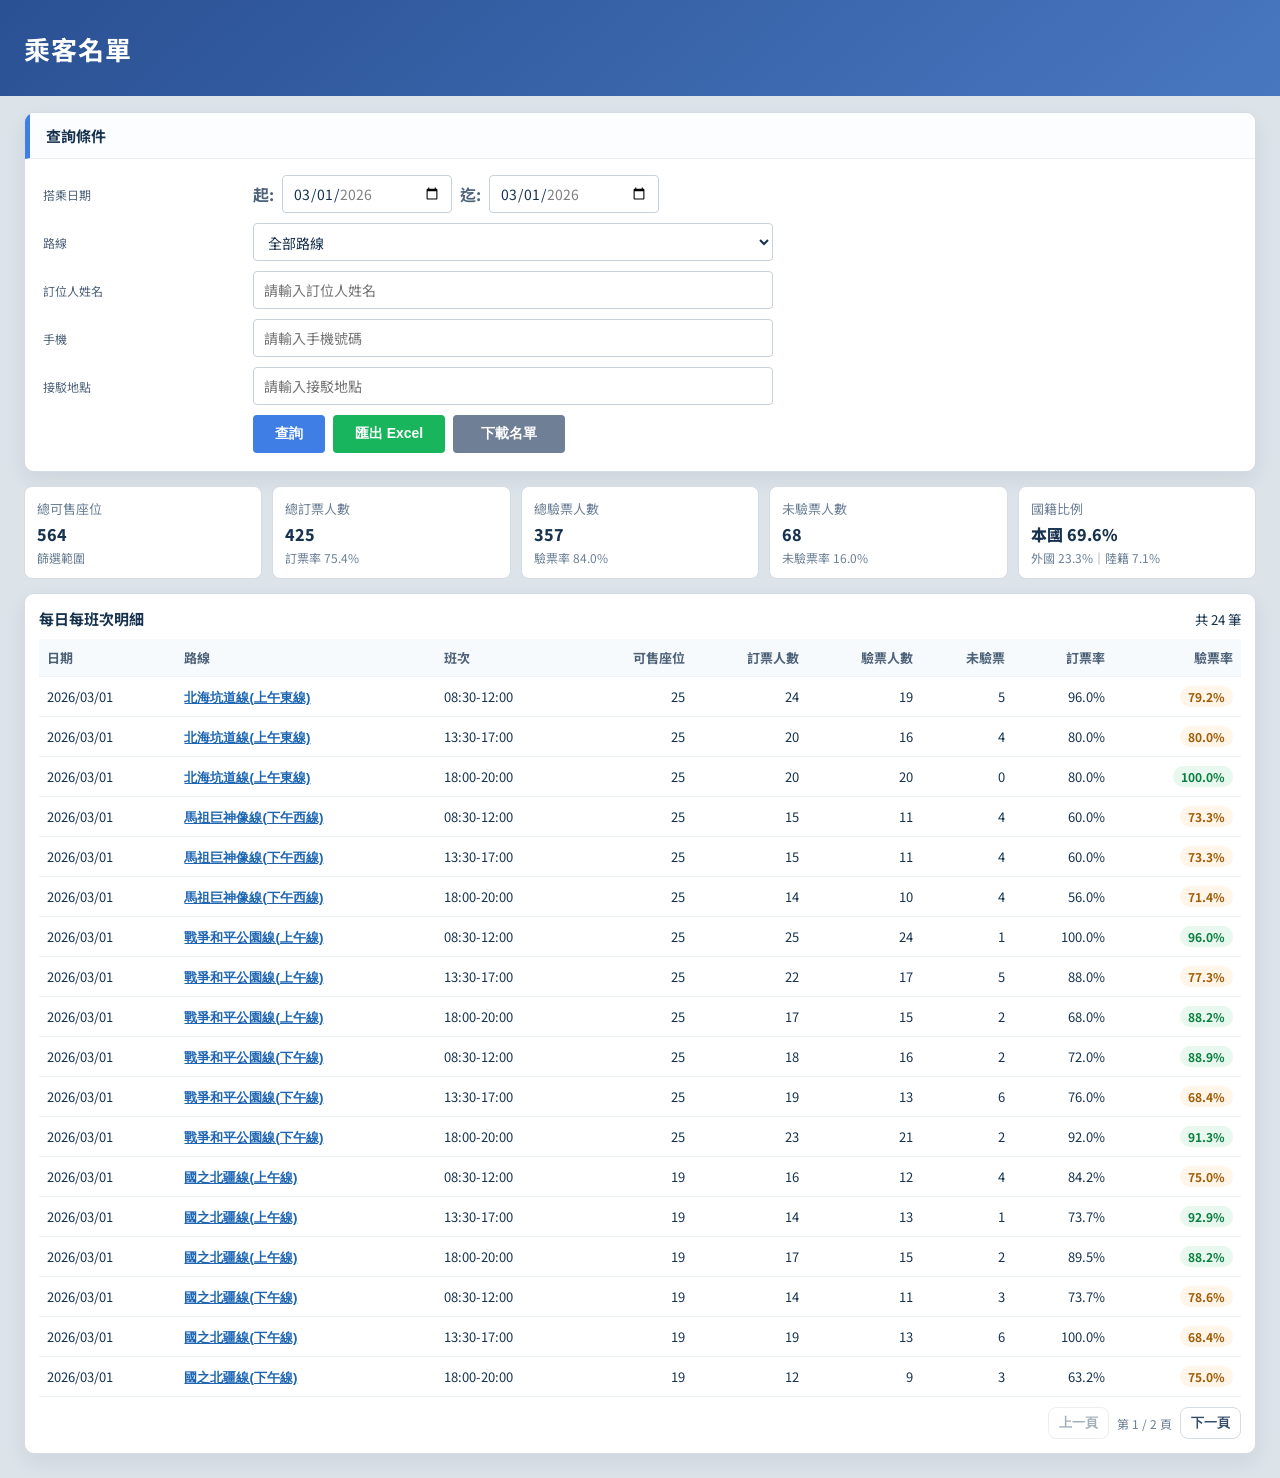
==== commit a6a957a6: "Show full phone and ID values without truncation" ====
--- a/index.html
+++ b/index.html
@@ -7,7 +7,7 @@
     <link rel="preconnect" href="https://fonts.googleapis.com" />
     <link rel="preconnect" href="https://fonts.gstatic.com" crossorigin />
     <link href="https://fonts.googleapis.com/css2?family=Noto+Sans+TC:wght@400;500;700;800&display=swap" rel="stylesheet" />
-    <link rel="stylesheet" href="./styles.css?v=20260311-1" />
+    <link rel="stylesheet" href="./styles.css?v=20260311-2" />
   </head>
   <body>
     <div class="admin-shell">
--- a/styles.css
+++ b/styles.css
@@ -453,14 +453,16 @@
 }
 
 #detailModal td {
-  overflow: hidden;
-  text-overflow: ellipsis;
-}
-
-#detailModal td.detail-note,
-#detailModal td.check-status-cell {
   overflow: visible;
   text-overflow: clip;
+}
+
+#detailModal td:nth-child(4),
+#detailModal td:nth-child(5),
+#detailModal td:nth-child(7) {
+  white-space: normal;
+  word-break: break-all;
+  overflow-wrap: anywhere;
 }
 
 #detailModal th:nth-child(1),
@@ -470,13 +472,13 @@
 #detailModal th:nth-child(3),
 #detailModal td:nth-child(3) { width: 5%; }
 #detailModal th:nth-child(4),
-#detailModal td:nth-child(4) { width: 6%; }
+#detailModal td:nth-child(4) { width: 7%; }
 #detailModal th:nth-child(5),
-#detailModal td:nth-child(5) { width: 6%; }
+#detailModal td:nth-child(5) { width: 7%; }
 #detailModal th:nth-child(6),
 #detailModal td:nth-child(6) { width: 4%; }
 #detailModal th:nth-child(7),
-#detailModal td:nth-child(7) { width: 7%; }
+#detailModal td:nth-child(7) { width: 8%; }
 #detailModal th:nth-child(8),
 #detailModal td:nth-child(8) { width: 6%; }
 #detailModal th:nth-child(9),
@@ -484,7 +486,7 @@
 #detailModal th:nth-child(10),
 #detailModal td:nth-child(10) { width: 8%; }
 #detailModal th:nth-child(11),
-#detailModal td:nth-child(11) { width: 20%; }
+#detailModal td:nth-child(11) { width: 18%; }
 #detailModal th:nth-child(12),
 #detailModal td:nth-child(12) { width: 5%; }
 #detailModal th:nth-child(13),
